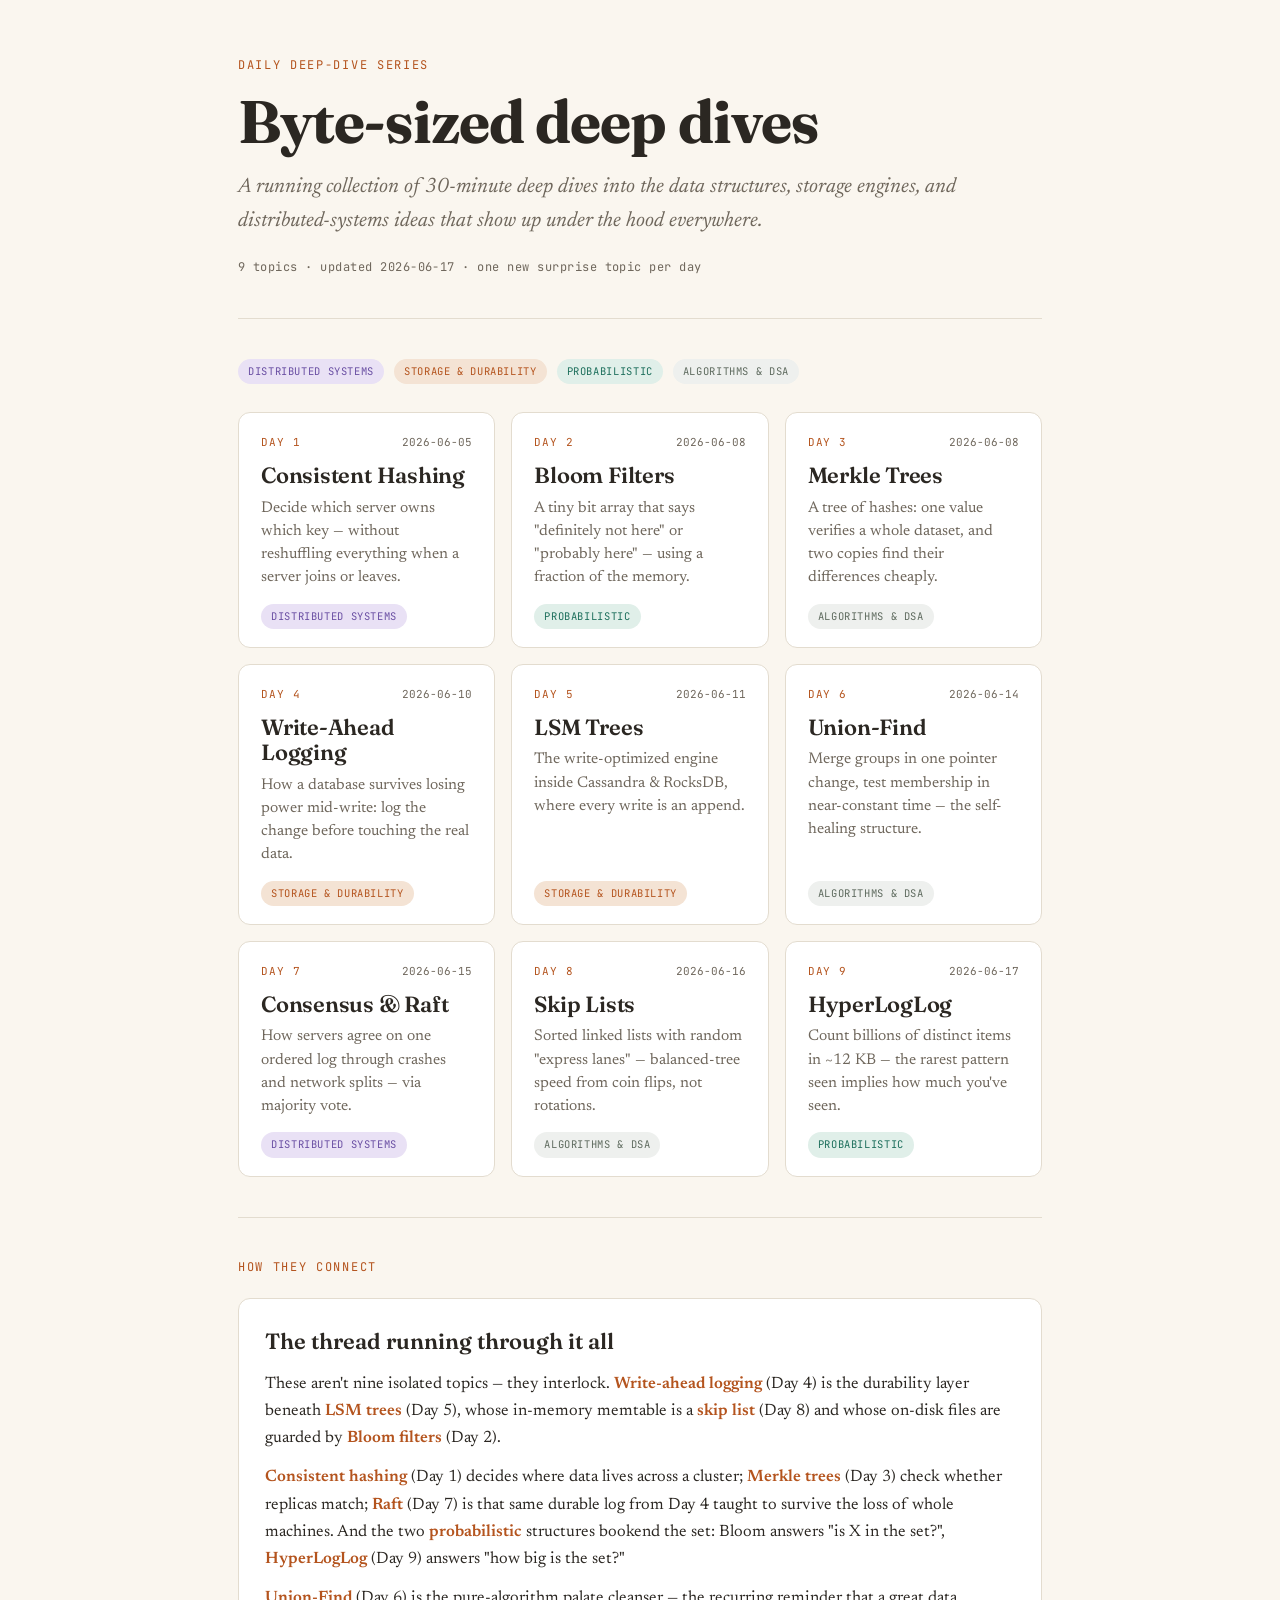
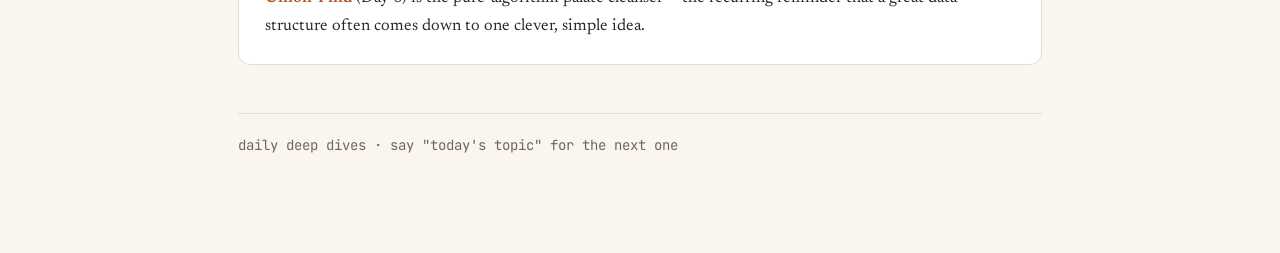
==== index.html @ 4c7d3215 "Add files via upload Added inital 9 topics." ====
<!DOCTYPE html>
<html lang="en">
<head>
<meta charset="UTF-8">
<meta name="viewport" content="width=device-width, initial-scale=1.0">
<title>Daily Deep Dives · Index</title>
<link rel="preconnect" href="https://fonts.googleapis.com">
<link href="https://fonts.googleapis.com/css2?family=Fraunces:opsz,wght@9..144,400;9..144,600;9..144,700&family=Newsreader:ital,opsz,wght@0,6..72,400;0,6..72,500;1,6..72,400&family=JetBrains+Mono:wght@400;500&display=swap" rel="stylesheet">
<style>
  :root {
    --paper: #faf6ef;
    --ink: #2b2722;
    --muted: #6f675c;
    --line: #e3dccf;
    --accent: #b4541e;
    --accent-soft: #f4e3d4;
    --teal: #1d6f5c;
    --teal-soft: #e0efe9;
    --card: #ffffff;
    --purple: #6a4fa3;
    --purple-soft: #e9e1f5;
  }
  * { margin: 0; padding: 0; box-sizing: border-box; }
  body {
    background: var(--paper);
    color: var(--ink);
    font-family: 'Newsreader', Georgia, serif;
    font-size: 18px;
    line-height: 1.65;
  }
  .page { max-width: 860px; margin: 0 auto; padding: 56px 28px 96px; }

  .kicker {
    font-family: 'JetBrains Mono', monospace;
    font-size: 12px;
    letter-spacing: 0.14em;
    text-transform: uppercase;
    color: var(--accent);
    margin-bottom: 14px;
  }
  h1 {
    font-family: 'Fraunces', serif;
    font-size: clamp(38px, 7vw, 60px);
    font-weight: 700;
    line-height: 1.05;
    letter-spacing: -0.015em;
    margin-bottom: 18px;
  }
  .lede { font-size: 21px; color: var(--muted); font-style: italic; max-width: 60ch; margin-bottom: 8px; }

  .meta-row {
    font-family: 'JetBrains Mono', monospace;
    font-size: 12px;
    color: var(--muted);
    letter-spacing: 0.04em;
    margin-top: 18px;
  }

  .divider { border: none; border-top: 1px solid var(--line); margin: 40px 0; }

  .section-label {
    font-family: 'JetBrains Mono', monospace;
    font-size: 12px;
    letter-spacing: 0.14em;
    text-transform: uppercase;
    color: var(--accent);
    margin: 8px 0 20px;
  }

  .grid {
    display: grid;
    grid-template-columns: repeat(auto-fill, minmax(240px, 1fr));
    gap: 16px;
  }

  a.card {
    display: flex;
    flex-direction: column;
    background: var(--card);
    border: 1px solid var(--line);
    border-radius: 12px;
    padding: 20px 22px 18px;
    text-decoration: none;
    color: inherit;
    transition: transform 0.12s ease, box-shadow 0.12s ease, border-color 0.12s ease;
  }
  a.card:hover {
    transform: translateY(-3px);
    box-shadow: 0 8px 22px rgba(43,39,34,0.10);
    border-color: #d6ccba;
  }

  .card .top {
    display: flex;
    justify-content: space-between;
    align-items: baseline;
    margin-bottom: 12px;
  }
  .card .day {
    font-family: 'JetBrains Mono', monospace;
    font-size: 11px;
    letter-spacing: 0.08em;
    text-transform: uppercase;
    color: var(--accent);
  }
  .card .date {
    font-family: 'JetBrains Mono', monospace;
    font-size: 11px;
    color: var(--muted);
  }
  .card h3 {
    font-family: 'Fraunces', serif;
    font-size: 22px;
    font-weight: 600;
    line-height: 1.15;
    margin-bottom: 8px;
    letter-spacing: -0.01em;
  }
  .card p {
    font-size: 15.5px;
    color: var(--muted);
    line-height: 1.5;
    flex-grow: 1;
    margin-bottom: 14px;
  }
  .tag {
    align-self: flex-start;
    font-family: 'JetBrains Mono', monospace;
    font-size: 10.5px;
    letter-spacing: 0.06em;
    text-transform: uppercase;
    padding: 4px 10px;
    border-radius: 20px;
  }
  .t-distributed { background: var(--purple-soft); color: var(--purple); }
  .t-storage     { background: var(--accent-soft); color: var(--accent); }
  .t-probabilistic { background: var(--teal-soft); color: var(--teal); }
  .t-algorithms  { background: #eef0ee; color: #5f6b5f; }

  .thread {
    background: var(--card);
    border: 1px solid var(--line);
    border-radius: 12px;
    padding: 24px 26px;
    margin-top: 12px;
  }
  .thread h2 {
    font-family: 'Fraunces', serif;
    font-size: 22px;
    font-weight: 600;
    margin-bottom: 12px;
  }
  .thread p { font-size: 16.5px; margin-bottom: 12px; }
  .thread p:last-child { margin-bottom: 0; }
  .thread strong { color: var(--accent); font-weight: 600; }

  .legend {
    display: flex;
    flex-wrap: wrap;
    gap: 10px;
    margin: 4px 0 28px;
  }
  .legend .tag { align-self: auto; }

  .footer-note {
    margin-top: 48px;
    padding-top: 20px;
    border-top: 1px solid var(--line);
    font-size: 14px;
    color: var(--muted);
    font-family: 'JetBrains Mono', monospace;
  }
</style>
</head>
<body>
<div class="page">

  <div class="kicker">Daily deep-dive series</div>
  <h1>Byte-sized deep dives</h1>
  <p class="lede">A running collection of 30-minute deep dives into the data structures, storage engines, and distributed-systems ideas that show up under the hood everywhere.</p>
  <div class="meta-row">9 topics · updated 2026-06-17 · one new surprise topic per day</div>

  <hr class="divider">

  <div class="legend">
    <span class="tag t-distributed">Distributed systems</span>
    <span class="tag t-storage">Storage &amp; durability</span>
    <span class="tag t-probabilistic">Probabilistic</span>
    <span class="tag t-algorithms">Algorithms &amp; DSA</span>
  </div>

  <div class="grid">

    <a class="card" href="2026-06-05-consistent-hashing.html">
      <div class="top"><span class="day">Day 1</span><span class="date">2026-06-05</span></div>
      <h3>Consistent Hashing</h3>
      <p>Decide which server owns which key — without reshuffling everything when a server joins or leaves.</p>
      <span class="tag t-distributed">Distributed systems</span>
    </a>

    <a class="card" href="2026-06-08-bloom-filters.html">
      <div class="top"><span class="day">Day 2</span><span class="date">2026-06-08</span></div>
      <h3>Bloom Filters</h3>
      <p>A tiny bit array that says "definitely not here" or "probably here" — using a fraction of the memory.</p>
      <span class="tag t-probabilistic">Probabilistic</span>
    </a>

    <a class="card" href="2026-06-08-merkle-trees.html">
      <div class="top"><span class="day">Day 3</span><span class="date">2026-06-08</span></div>
      <h3>Merkle Trees</h3>
      <p>A tree of hashes: one value verifies a whole dataset, and two copies find their differences cheaply.</p>
      <span class="tag t-algorithms">Algorithms &amp; DSA</span>
    </a>

    <a class="card" href="2026-06-10-write-ahead-logging.html">
      <div class="top"><span class="day">Day 4</span><span class="date">2026-06-10</span></div>
      <h3>Write-Ahead Logging</h3>
      <p>How a database survives losing power mid-write: log the change before touching the real data.</p>
      <span class="tag t-storage">Storage &amp; durability</span>
    </a>

    <a class="card" href="2026-06-11-lsm-trees.html">
      <div class="top"><span class="day">Day 5</span><span class="date">2026-06-11</span></div>
      <h3>LSM Trees</h3>
      <p>The write-optimized engine inside Cassandra &amp; RocksDB, where every write is an append.</p>
      <span class="tag t-storage">Storage &amp; durability</span>
    </a>

    <a class="card" href="2026-06-14-union-find.html">
      <div class="top"><span class="day">Day 6</span><span class="date">2026-06-14</span></div>
      <h3>Union-Find</h3>
      <p>Merge groups in one pointer change, test membership in near-constant time — the self-healing structure.</p>
      <span class="tag t-algorithms">Algorithms &amp; DSA</span>
    </a>

    <a class="card" href="2026-06-15-raft-consensus.html">
      <div class="top"><span class="day">Day 7</span><span class="date">2026-06-15</span></div>
      <h3>Consensus &amp; Raft</h3>
      <p>How servers agree on one ordered log through crashes and network splits — via majority vote.</p>
      <span class="tag t-distributed">Distributed systems</span>
    </a>

    <a class="card" href="2026-06-16-skip-lists.html">
      <div class="top"><span class="day">Day 8</span><span class="date">2026-06-16</span></div>
      <h3>Skip Lists</h3>
      <p>Sorted linked lists with random "express lanes" — balanced-tree speed from coin flips, not rotations.</p>
      <span class="tag t-algorithms">Algorithms &amp; DSA</span>
    </a>

    <a class="card" href="2026-06-17-hyperloglog.html">
      <div class="top"><span class="day">Day 9</span><span class="date">2026-06-17</span></div>
      <h3>HyperLogLog</h3>
      <p>Count billions of distinct items in ~12 KB — the rarest pattern seen implies how much you've seen.</p>
      <span class="tag t-probabilistic">Probabilistic</span>
    </a>

  </div>

  <hr class="divider">

  <div class="section-label">How they connect</div>
  <div class="thread">
    <h2>The thread running through it all</h2>
    <p>These aren't nine isolated topics — they interlock. <strong>Write-ahead logging</strong> (Day 4) is the durability layer beneath <strong>LSM trees</strong> (Day 5), whose in-memory memtable is a <strong>skip list</strong> (Day 8) and whose on-disk files are guarded by <strong>Bloom filters</strong> (Day 2).</p>
    <p><strong>Consistent hashing</strong> (Day 1) decides where data lives across a cluster; <strong>Merkle trees</strong> (Day 3) check whether replicas match; <strong>Raft</strong> (Day 7) is that same durable log from Day 4 taught to survive the loss of whole machines. And the two <strong>probabilistic</strong> structures bookend the set: Bloom answers "is X in the set?", <strong>HyperLogLog</strong> (Day 9) answers "how big is the set?"</p>
    <p><strong>Union-Find</strong> (Day 6) is the pure-algorithm palate cleanser — the recurring reminder that a great data structure often comes down to one clever, simple idea.</p>
  </div>

  <div class="footer-note">daily deep dives · say "today's topic" for the next one</div>

</div>
</body>
</html>
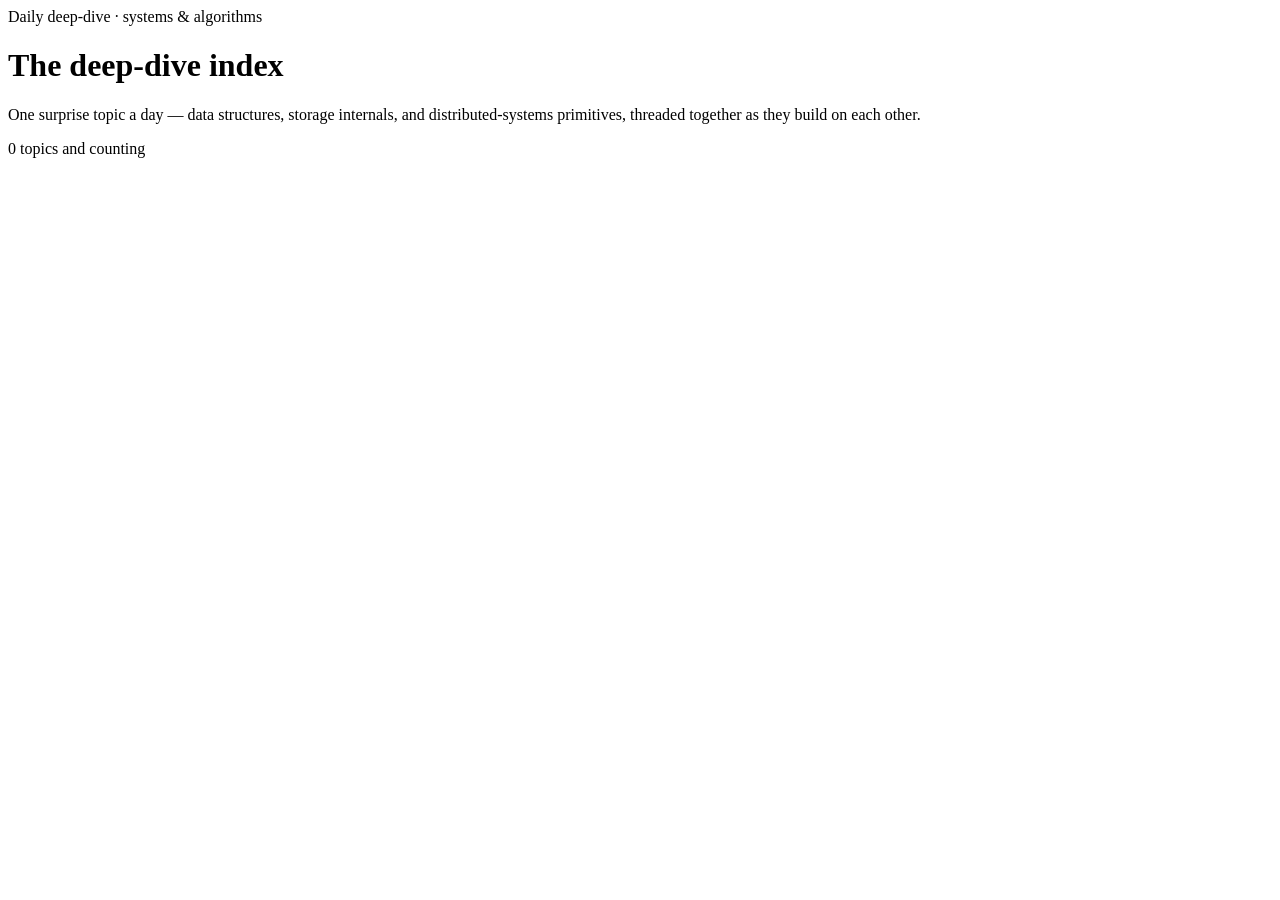
==== commit d34bf7d4: "Added nva files" ====
--- a/index.html
+++ b/index.html
@@ -3,271 +3,43 @@
 <head>
 <meta charset="UTF-8">
 <meta name="viewport" content="width=device-width, initial-scale=1.0">
-<title>Daily Deep Dives · Index</title>
+<title>Daily Deep-Dives · Index</title>
 <link rel="preconnect" href="https://fonts.googleapis.com">
 <link href="https://fonts.googleapis.com/css2?family=Fraunces:opsz,wght@9..144,400;9..144,600;9..144,700&family=Newsreader:ital,opsz,wght@0,6..72,400;0,6..72,500;1,6..72,400&family=JetBrains+Mono:wght@400;500&display=swap" rel="stylesheet">
-<style>
-  :root {
-    --paper: #faf6ef;
-    --ink: #2b2722;
-    --muted: #6f675c;
-    --line: #e3dccf;
-    --accent: #b4541e;
-    --accent-soft: #f4e3d4;
-    --teal: #1d6f5c;
-    --teal-soft: #e0efe9;
-    --card: #ffffff;
-    --purple: #6a4fa3;
-    --purple-soft: #e9e1f5;
-  }
-  * { margin: 0; padding: 0; box-sizing: border-box; }
-  body {
-    background: var(--paper);
-    color: var(--ink);
-    font-family: 'Newsreader', Georgia, serif;
-    font-size: 18px;
-    line-height: 1.65;
-  }
-  .page { max-width: 860px; margin: 0 auto; padding: 56px 28px 96px; }
-
-  .kicker {
-    font-family: 'JetBrains Mono', monospace;
-    font-size: 12px;
-    letter-spacing: 0.14em;
-    text-transform: uppercase;
-    color: var(--accent);
-    margin-bottom: 14px;
-  }
-  h1 {
-    font-family: 'Fraunces', serif;
-    font-size: clamp(38px, 7vw, 60px);
-    font-weight: 700;
-    line-height: 1.05;
-    letter-spacing: -0.015em;
-    margin-bottom: 18px;
-  }
-  .lede { font-size: 21px; color: var(--muted); font-style: italic; max-width: 60ch; margin-bottom: 8px; }
-
-  .meta-row {
-    font-family: 'JetBrains Mono', monospace;
-    font-size: 12px;
-    color: var(--muted);
-    letter-spacing: 0.04em;
-    margin-top: 18px;
-  }
-
-  .divider { border: none; border-top: 1px solid var(--line); margin: 40px 0; }
-
-  .section-label {
-    font-family: 'JetBrains Mono', monospace;
-    font-size: 12px;
-    letter-spacing: 0.14em;
-    text-transform: uppercase;
-    color: var(--accent);
-    margin: 8px 0 20px;
-  }
-
-  .grid {
-    display: grid;
-    grid-template-columns: repeat(auto-fill, minmax(240px, 1fr));
-    gap: 16px;
-  }
-
-  a.card {
-    display: flex;
-    flex-direction: column;
-    background: var(--card);
-    border: 1px solid var(--line);
-    border-radius: 12px;
-    padding: 20px 22px 18px;
-    text-decoration: none;
-    color: inherit;
-    transition: transform 0.12s ease, box-shadow 0.12s ease, border-color 0.12s ease;
-  }
-  a.card:hover {
-    transform: translateY(-3px);
-    box-shadow: 0 8px 22px rgba(43,39,34,0.10);
-    border-color: #d6ccba;
-  }
-
-  .card .top {
-    display: flex;
-    justify-content: space-between;
-    align-items: baseline;
-    margin-bottom: 12px;
-  }
-  .card .day {
-    font-family: 'JetBrains Mono', monospace;
-    font-size: 11px;
-    letter-spacing: 0.08em;
-    text-transform: uppercase;
-    color: var(--accent);
-  }
-  .card .date {
-    font-family: 'JetBrains Mono', monospace;
-    font-size: 11px;
-    color: var(--muted);
-  }
-  .card h3 {
-    font-family: 'Fraunces', serif;
-    font-size: 22px;
-    font-weight: 600;
-    line-height: 1.15;
-    margin-bottom: 8px;
-    letter-spacing: -0.01em;
-  }
-  .card p {
-    font-size: 15.5px;
-    color: var(--muted);
-    line-height: 1.5;
-    flex-grow: 1;
-    margin-bottom: 14px;
-  }
-  .tag {
-    align-self: flex-start;
-    font-family: 'JetBrains Mono', monospace;
-    font-size: 10.5px;
-    letter-spacing: 0.06em;
-    text-transform: uppercase;
-    padding: 4px 10px;
-    border-radius: 20px;
-  }
-  .t-distributed { background: var(--purple-soft); color: var(--purple); }
-  .t-storage     { background: var(--accent-soft); color: var(--accent); }
-  .t-probabilistic { background: var(--teal-soft); color: var(--teal); }
-  .t-algorithms  { background: #eef0ee; color: #5f6b5f; }
-
-  .thread {
-    background: var(--card);
-    border: 1px solid var(--line);
-    border-radius: 12px;
-    padding: 24px 26px;
-    margin-top: 12px;
-  }
-  .thread h2 {
-    font-family: 'Fraunces', serif;
-    font-size: 22px;
-    font-weight: 600;
-    margin-bottom: 12px;
-  }
-  .thread p { font-size: 16.5px; margin-bottom: 12px; }
-  .thread p:last-child { margin-bottom: 0; }
-  .thread strong { color: var(--accent); font-weight: 600; }
-
-  .legend {
-    display: flex;
-    flex-wrap: wrap;
-    gap: 10px;
-    margin: 4px 0 28px;
-  }
-  .legend .tag { align-self: auto; }
-
-  .footer-note {
-    margin-top: 48px;
-    padding-top: 20px;
-    border-top: 1px solid var(--line);
-    font-size: 14px;
-    color: var(--muted);
-    font-family: 'JetBrains Mono', monospace;
-  }
-</style>
+<link rel="stylesheet" href="assets/nav.css">
+  <link rel="stylesheet" href="assets/base.css">
 </head>
 <body>
-<div class="page">
+  <main class="hub">
+    <div class="hub__kicker">Daily deep-dive · systems &amp; algorithms</div>
+    <h1>The deep-dive index</h1>
+    <p class="hub__lede">One surprise topic a day — data structures, storage internals, and distributed-systems primitives, threaded together as they build on each other.</p>
 
-  <div class="kicker">Daily deep-dive series</div>
-  <h1>Byte-sized deep dives</h1>
-  <p class="lede">A running collection of 30-minute deep dives into the data structures, storage engines, and distributed-systems ideas that show up under the hood everywhere.</p>
-  <div class="meta-row">9 topics · updated 2026-06-17 · one new surprise topic per day</div>
+    <div class="hub__list" id="hub-list"></div>
 
-  <hr class="divider">
+    <div class="hub__foot" id="hub-foot"></div>
+  </main>
 
-  <div class="legend">
-    <span class="tag t-distributed">Distributed systems</span>
-    <span class="tag t-storage">Storage &amp; durability</span>
-    <span class="tag t-probabilistic">Probabilistic</span>
-    <span class="tag t-algorithms">Algorithms &amp; DSA</span>
-  </div>
-
-  <div class="grid">
-
-    <a class="card" href="2026-06-05-consistent-hashing.html">
-      <div class="top"><span class="day">Day 1</span><span class="date">2026-06-05</span></div>
-      <h3>Consistent Hashing</h3>
-      <p>Decide which server owns which key — without reshuffling everything when a server joins or leaves.</p>
-      <span class="tag t-distributed">Distributed systems</span>
-    </a>
-
-    <a class="card" href="2026-06-08-bloom-filters.html">
-      <div class="top"><span class="day">Day 2</span><span class="date">2026-06-08</span></div>
-      <h3>Bloom Filters</h3>
-      <p>A tiny bit array that says "definitely not here" or "probably here" — using a fraction of the memory.</p>
-      <span class="tag t-probabilistic">Probabilistic</span>
-    </a>
-
-    <a class="card" href="2026-06-08-merkle-trees.html">
-      <div class="top"><span class="day">Day 3</span><span class="date">2026-06-08</span></div>
-      <h3>Merkle Trees</h3>
-      <p>A tree of hashes: one value verifies a whole dataset, and two copies find their differences cheaply.</p>
-      <span class="tag t-algorithms">Algorithms &amp; DSA</span>
-    </a>
-
-    <a class="card" href="2026-06-10-write-ahead-logging.html">
-      <div class="top"><span class="day">Day 4</span><span class="date">2026-06-10</span></div>
-      <h3>Write-Ahead Logging</h3>
-      <p>How a database survives losing power mid-write: log the change before touching the real data.</p>
-      <span class="tag t-storage">Storage &amp; durability</span>
-    </a>
-
-    <a class="card" href="2026-06-11-lsm-trees.html">
-      <div class="top"><span class="day">Day 5</span><span class="date">2026-06-11</span></div>
-      <h3>LSM Trees</h3>
-      <p>The write-optimized engine inside Cassandra &amp; RocksDB, where every write is an append.</p>
-      <span class="tag t-storage">Storage &amp; durability</span>
-    </a>
-
-    <a class="card" href="2026-06-14-union-find.html">
-      <div class="top"><span class="day">Day 6</span><span class="date">2026-06-14</span></div>
-      <h3>Union-Find</h3>
-      <p>Merge groups in one pointer change, test membership in near-constant time — the self-healing structure.</p>
-      <span class="tag t-algorithms">Algorithms &amp; DSA</span>
-    </a>
-
-    <a class="card" href="2026-06-15-raft-consensus.html">
-      <div class="top"><span class="day">Day 7</span><span class="date">2026-06-15</span></div>
-      <h3>Consensus &amp; Raft</h3>
-      <p>How servers agree on one ordered log through crashes and network splits — via majority vote.</p>
-      <span class="tag t-distributed">Distributed systems</span>
-    </a>
-
-    <a class="card" href="2026-06-16-skip-lists.html">
-      <div class="top"><span class="day">Day 8</span><span class="date">2026-06-16</span></div>
-      <h3>Skip Lists</h3>
-      <p>Sorted linked lists with random "express lanes" — balanced-tree speed from coin flips, not rotations.</p>
-      <span class="tag t-algorithms">Algorithms &amp; DSA</span>
-    </a>
-
-    <a class="card" href="2026-06-17-hyperloglog.html">
-      <div class="top"><span class="day">Day 9</span><span class="date">2026-06-17</span></div>
-      <h3>HyperLogLog</h3>
-      <p>Count billions of distinct items in ~12 KB — the rarest pattern seen implies how much you've seen.</p>
-      <span class="tag t-probabilistic">Probabilistic</span>
-    </a>
-
-  </div>
-
-  <hr class="divider">
-
-  <div class="section-label">How they connect</div>
-  <div class="thread">
-    <h2>The thread running through it all</h2>
-    <p>These aren't nine isolated topics — they interlock. <strong>Write-ahead logging</strong> (Day 4) is the durability layer beneath <strong>LSM trees</strong> (Day 5), whose in-memory memtable is a <strong>skip list</strong> (Day 8) and whose on-disk files are guarded by <strong>Bloom filters</strong> (Day 2).</p>
-    <p><strong>Consistent hashing</strong> (Day 1) decides where data lives across a cluster; <strong>Merkle trees</strong> (Day 3) check whether replicas match; <strong>Raft</strong> (Day 7) is that same durable log from Day 4 taught to survive the loss of whole machines. And the two <strong>probabilistic</strong> structures bookend the set: Bloom answers "is X in the set?", <strong>HyperLogLog</strong> (Day 9) answers "how big is the set?"</p>
-    <p><strong>Union-Find</strong> (Day 6) is the pure-algorithm palate cleanser — the recurring reminder that a great data structure often comes down to one clever, simple idea.</p>
-  </div>
-
-  <div class="footer-note">daily deep dives · say "today's topic" for the next one</div>
-
-</div>
+  <script src="assets/topics.js"></script>
+  <script>
+    (function () {
+      var topics = (window.TOPICS || []).slice().sort(function (a, b) {
+        return a.day - b.day;
+      });
+      var esc = function (s) {
+        return String(s).replace(/[&<>"]/g, function (c) {
+          return { "&": "&amp;", "<": "&lt;", ">": "&gt;", '"': "&quot;" }[c];
+        });
+      };
+      document.getElementById("hub-list").innerHTML = topics.map(function (t) {
+        return '<a class="hub__item" href="' + esc(t.slug) + '.html">' +
+                 '<span class="hub__day">Day ' + t.day + '</span>' +
+                 '<span class="hub__title">' + esc(t.title) + '</span>' +
+               '</a>';
+      }).join("");
+      document.getElementById("hub-foot").textContent =
+        topics.length + " topics and counting";
+    })();
+  </script>
 </body>
 </html>
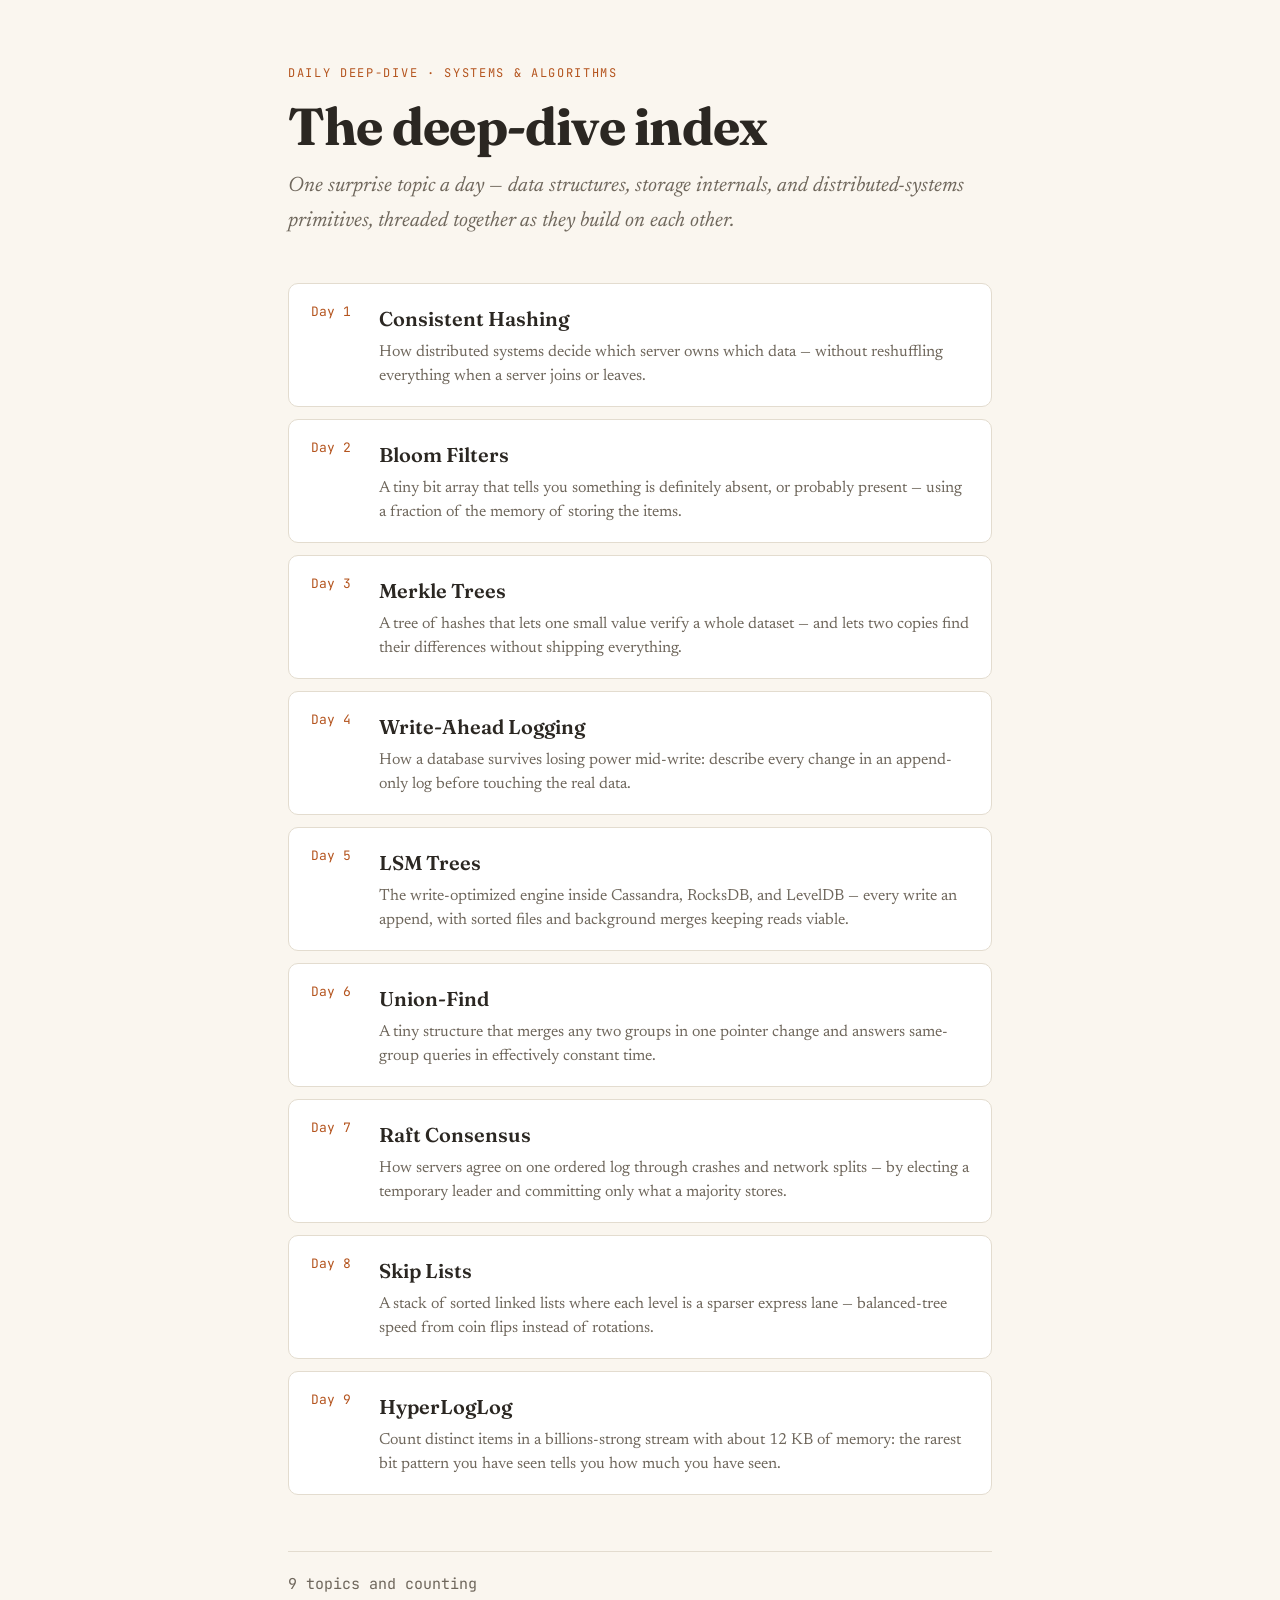
==== commit 9bdf9b4a: "Added tags" ====
--- a/index.html
+++ b/index.html
@@ -3,7 +3,23 @@
 <head>
 <meta charset="UTF-8">
 <meta name="viewport" content="width=device-width, initial-scale=1.0">
-<title>Daily Deep-Dives · Index</title>
+<!-- meta:start (generated by tools/sync-meta.js — edit assets/topics.js) -->
+<meta name="description" content="One surprise topic a day — data structures, storage internals, and distributed-systems primitives.">
+<link rel="canonical" href="https://eplisoncygni.github.io/byte-size-system-design/">
+<link rel="icon" type="image/svg+xml" href="assets/favicon.svg">
+<meta name="theme-color" content="#faf6ef">
+<meta property="og:type" content="website">
+<meta property="og:site_name" content="Byte-Size System Design">
+<meta property="og:title" content="Byte-Size System Design">
+<meta property="og:description" content="One surprise topic a day — data structures, storage internals, and distributed-systems primitives.">
+<meta property="og:url" content="https://eplisoncygni.github.io/byte-size-system-design/">
+<meta property="og:image" content="https://eplisoncygni.github.io/byte-size-system-design/assets/og/index.png">
+<meta property="og:image:width" content="1200">
+<meta property="og:image:height" content="630">
+<meta property="og:image:alt" content="Byte-Size System Design">
+<meta name="twitter:card" content="summary_large_image">
+<!-- meta:end -->
+<title>Byte-Size System Design</title>
 <link rel="preconnect" href="https://fonts.googleapis.com">
 <link href="https://fonts.googleapis.com/css2?family=Fraunces:opsz,wght@9..144,400;9..144,600;9..144,700&family=Newsreader:ital,opsz,wght@0,6..72,400;0,6..72,500;1,6..72,400&family=JetBrains+Mono:wght@400;500&display=swap" rel="stylesheet">
 <link rel="stylesheet" href="assets/nav.css">
@@ -34,7 +50,10 @@
       document.getElementById("hub-list").innerHTML = topics.map(function (t) {
         return '<a class="hub__item" href="' + esc(t.slug) + '.html">' +
                  '<span class="hub__day">Day ' + t.day + '</span>' +
-                 '<span class="hub__title">' + esc(t.title) + '</span>' +
+                 '<span class="hub__text">' +
+                   '<span class="hub__title">' + esc(t.title) + '</span>' +
+                   (t.blurb ? '<span class="hub__blurb">' + esc(t.blurb) + '</span>' : '') +
+                 '</span>' +
                '</a>';
       }).join("");
       document.getElementById("hub-foot").textContent =
--- a/assets/nav.css
+++ b/assets/nav.css
@@ -0,0 +1,124 @@
+/* ── Shared navigation, matched to the deep-dive doc palette ──
+   Loaded by every page. Edit here to restyle nav across the whole site. */
+
+:root {
+  --nav-paper: #faf6ef;
+  --nav-ink: #2b2722;
+  --nav-muted: #6f675c;
+  --nav-line: #e3dccf;
+  --nav-accent: #b4541e;
+  --nav-accent-soft: #f4e3d4;
+}
+
+/* Top strip on each doc — sits above the .page content */
+.site-nav {
+  position: sticky;
+  top: 0;
+  z-index: 50;
+  background: rgba(250, 246, 239, 0.86);
+  backdrop-filter: saturate(1.2) blur(8px);
+  -webkit-backdrop-filter: saturate(1.2) blur(8px);
+  border-bottom: 1px solid var(--nav-line);
+}
+.site-nav__inner {
+  max-width: 760px;
+  margin: 0 auto;
+  padding: 12px 28px;
+  display: flex;
+  align-items: center;
+  gap: 16px;
+  font-family: 'JetBrains Mono', monospace;
+  font-size: 12px;
+  letter-spacing: 0.04em;
+}
+.site-nav a {
+  color: var(--nav-accent);
+  text-decoration: none;
+  white-space: nowrap;
+  border-radius: 6px;
+  padding: 5px 9px;
+  transition: background 0.15s ease, color 0.15s ease;
+}
+.site-nav a:hover { background: var(--nav-accent-soft); }
+.site-nav a:focus-visible {
+  outline: 2px solid var(--nav-accent);
+  outline-offset: 2px;
+}
+.site-nav__home { font-weight: 500; }
+.site-nav__here {
+  color: var(--nav-muted);
+  overflow: hidden;
+  text-overflow: ellipsis;
+  white-space: nowrap;
+  flex: 1 1 auto;
+  min-width: 0;
+}
+.site-nav__here b { color: var(--nav-ink); font-weight: 500; }
+.site-nav__seq { display: flex; gap: 6px; flex: 0 0 auto; }
+.site-nav__seq a[aria-disabled="true"] {
+  color: #c4bcae;
+  pointer-events: none;
+}
+
+@media (max-width: 560px) {
+  .site-nav__here { display: none; }        /* keep the strip clean on phones */
+  .site-nav__inner { padding: 10px 20px; }
+}
+
+/* ── Index / hub page ── */
+.hub { max-width: 760px; margin: 0 auto; padding: 64px 28px 96px; }
+.hub__kicker {
+  font-family: 'JetBrains Mono', monospace;
+  font-size: 12px; letter-spacing: 0.14em; text-transform: uppercase;
+  color: var(--nav-accent); margin-bottom: 14px;
+}
+.hub h1 {
+  font-family: 'Fraunces', serif;
+  font-size: clamp(34px, 6vw, 52px); font-weight: 700;
+  line-height: 1.08; letter-spacing: -0.015em; margin-bottom: 16px;
+}
+.hub__lede {
+  font-family: 'Newsreader', Georgia, serif;
+  font-size: 21px; color: var(--nav-muted); font-style: italic;
+  max-width: 60ch; margin-bottom: 44px;
+}
+.hub__list { display: grid; gap: 12px; }
+.hub__item {
+  display: flex; align-items: flex-start; gap: 16px;
+  padding: 18px 22px;
+  background: #fff; border: 1px solid var(--nav-line); border-radius: 10px;
+  text-decoration: none; color: var(--nav-ink);
+  transition: border-color 0.15s ease, transform 0.15s ease, box-shadow 0.15s ease;
+}
+.hub__item:hover {
+  border-color: var(--nav-accent);
+  transform: translateY(-1px);
+  box-shadow: 0 6px 18px rgba(180, 84, 30, 0.08);
+}
+.hub__item:focus-visible { outline: 2px solid var(--nav-accent); outline-offset: 2px; }
+.hub__day {
+  font-family: 'JetBrains Mono', monospace; font-size: 13px;
+  color: var(--nav-accent); flex: 0 0 auto; width: 52px;
+  line-height: 1.6;              /* optically align with the title beside it */
+}
+.hub__text { display: flex; flex-direction: column; gap: 5px; min-width: 0; }
+.hub__title { font-family: 'Fraunces', serif; font-size: 20px; font-weight: 600; }
+.hub__blurb {
+  font-family: 'Newsreader', Georgia, serif;
+  font-size: 16px; line-height: 1.5;
+  color: var(--nav-muted);
+}
+
+@media (max-width: 560px) {
+  .hub__item { flex-direction: column; gap: 6px; }
+  .hub__day { line-height: 1.2; }
+}
+.hub__foot {
+  margin-top: 56px; padding-top: 20px; border-top: 1px solid var(--nav-line);
+  font-family: 'JetBrains Mono', monospace; font-size: 15px; color: var(--nav-muted);
+}
+
+@media (prefers-reduced-motion: reduce) {
+  .hub__item, .site-nav a { transition: none; }
+  .hub__item:hover { transform: none; }
+}
--- a/assets/base.css
+++ b/assets/base.css
@@ -0,0 +1,176 @@
+/* Shared base styles for every deep-dive doc.
+   Page-specific rules (diagrams, one-off cards) stay inline in each doc. */
+:root {
+    --paper: #faf6ef;
+    --ink: #2b2722;
+    --muted: #6f675c;
+    --line: #e3dccf;
+    --accent: #b4541e;
+    --accent-soft: #f4e3d4;
+    --teal: #1d6f5c;
+    --teal-soft: #e0efe9;
+    --card: #ffffff;
+  }
+  * { margin: 0; padding: 0; box-sizing: border-box; }
+  body {
+    background: var(--paper);
+    color: var(--ink);
+    font-family: 'Newsreader', Georgia, serif;
+    font-size: 18px;
+    line-height: 1.65;
+  }
+  .page { max-width: 760px; margin: 0 auto; padding: 56px 28px 96px; }
+
+  .kicker {
+    font-family: 'JetBrains Mono', monospace;
+    font-size: 12px;
+    letter-spacing: 0.14em;
+    text-transform: uppercase;
+    color: var(--accent);
+    margin-bottom: 14px;
+  }
+  h1 {
+    font-family: 'Fraunces', serif;
+    font-size: clamp(34px, 6vw, 52px);
+    font-weight: 700;
+    line-height: 1.08;
+    letter-spacing: -0.015em;
+    margin-bottom: 16px;
+  }
+  .lede { font-size: 21px; color: var(--muted); font-style: italic; max-width: 60ch; }
+
+  .divider { border: none; border-top: 1px solid var(--line); margin: 44px 0; }
+
+  h2 {
+    font-family: 'Fraunces', serif;
+    font-size: 26px;
+    font-weight: 600;
+    margin: 48px 0 14px;
+    letter-spacing: -0.01em;
+  }
+  h2 .num {
+    font-family: 'JetBrains Mono', monospace;
+    font-size: 13px;
+    color: var(--accent);
+    vertical-align: middle;
+    margin-right: 10px;
+  }
+  p { margin-bottom: 14px; max-width: 68ch; }
+  code {
+    font-family: 'JetBrains Mono', monospace;
+    font-size: 0.82em;
+    background: #f1ebdf;
+    padding: 1px 6px;
+    border-radius: 4px;
+  }
+
+  .analogy {
+    background: var(--teal-soft);
+    border-left: 3px solid var(--teal);
+    padding: 18px 22px;
+    margin: 20px 0 26px;
+    border-radius: 0 8px 8px 0;
+  }
+  .analogy strong { color: var(--teal); }
+
+  .term-grid { display: grid; grid-template-columns: 1fr; gap: 14px; margin: 20px 0; }
+  .term {
+    background: var(--card);
+    border: 1px solid var(--line);
+    border-radius: 10px;
+    padding: 18px 22px;
+  }
+  .term dt {
+    font-family: 'Fraunces', serif;
+    font-weight: 600;
+    font-size: 19px;
+    margin-bottom: 6px;
+  }
+  .term dt .pron {
+    font-family: 'JetBrains Mono', monospace;
+    font-weight: 400;
+    font-size: 12px;
+    color: var(--accent);
+    margin-left: 8px;
+  }
+  .term dd { color: var(--ink); }
+  .term dd .so-what {
+    display: block;
+    margin-top: 8px;
+    font-style: italic;
+    color: var(--muted);
+    font-size: 16px;
+  }
+
+  .steps { counter-reset: step; margin: 22px 0; }
+  .step {
+    display: flex;
+    gap: 18px;
+    padding: 16px 0;
+    border-bottom: 1px dashed var(--line);
+  }
+  .step:last-child { border-bottom: none; }
+  .step::before {
+    counter-increment: step;
+    content: counter(step);
+    font-family: 'Fraunces', serif;
+    font-weight: 700;
+    font-size: 22px;
+    color: var(--accent);
+    flex: 0 0 28px;
+    line-height: 1.4;
+  }
+  .step .body strong { font-weight: 600; }
+
+  figure { margin: 28px 0; text-align: center; }
+  /* Diagrams are authored at a fixed width but all carry a viewBox, so
+     letting them scale keeps every SVG inside the column on phones. */
+  figure svg { max-width: 100%; height: auto; }
+  figcaption {
+    font-size: 15px;
+    color: var(--muted);
+    font-style: italic;
+    margin-top: 10px;
+  }
+
+  table { width: 100%; border-collapse: collapse; margin: 18px 0; font-size: 16.5px; }
+  th {
+    font-family: 'JetBrains Mono', monospace;
+    font-size: 12px;
+    letter-spacing: 0.1em;
+    text-transform: uppercase;
+    text-align: left;
+    color: var(--muted);
+    padding: 10px 14px;
+    border-bottom: 2px solid var(--ink);
+  }
+  td { padding: 12px 14px; border-bottom: 1px solid var(--line); vertical-align: top; }
+  td:first-child { font-weight: 500; white-space: nowrap; }
+
+  .pitfall {
+    background: var(--accent-soft);
+    border-radius: 10px;
+    padding: 18px 22px;
+    margin: 14px 0;
+  }
+  .pitfall strong { color: var(--accent); }
+
+  .footer-note {
+    margin-top: 56px;
+    padding-top: 20px;
+    border-top: 1px solid var(--line);
+    font-size: 15px;
+    color: var(--muted);
+    font-family: 'JetBrains Mono', monospace;
+  }
+
+/* Shared flow-diagram styles (used by the WAL & LSM write-path SVGs).
+   Harmless on pages without those SVG elements. */
+.d-box   { fill: #ffffff; stroke: #9aa39a; }
+.d-log   { fill: #f6dca6; stroke: #b4541e; }
+.d-data  { fill: #e9e1f5; stroke: #6a4fa3; }
+.d-mem   { fill: #e0efe9; stroke: #1d6f5c; }
+.d-label { font-family: 'JetBrains Mono', monospace; font-size: 13px; fill: #2b2722; }
+.d-small { font-family: 'JetBrains Mono', monospace; font-size: 11px; fill: #6f675c; }
+.d-arrow { stroke: #b4541e; stroke-width: 2; fill: none; }
+.d-arrow-soft { stroke: #9aa39a; stroke-width: 1.5; fill: none; stroke-dasharray: 5 4; }
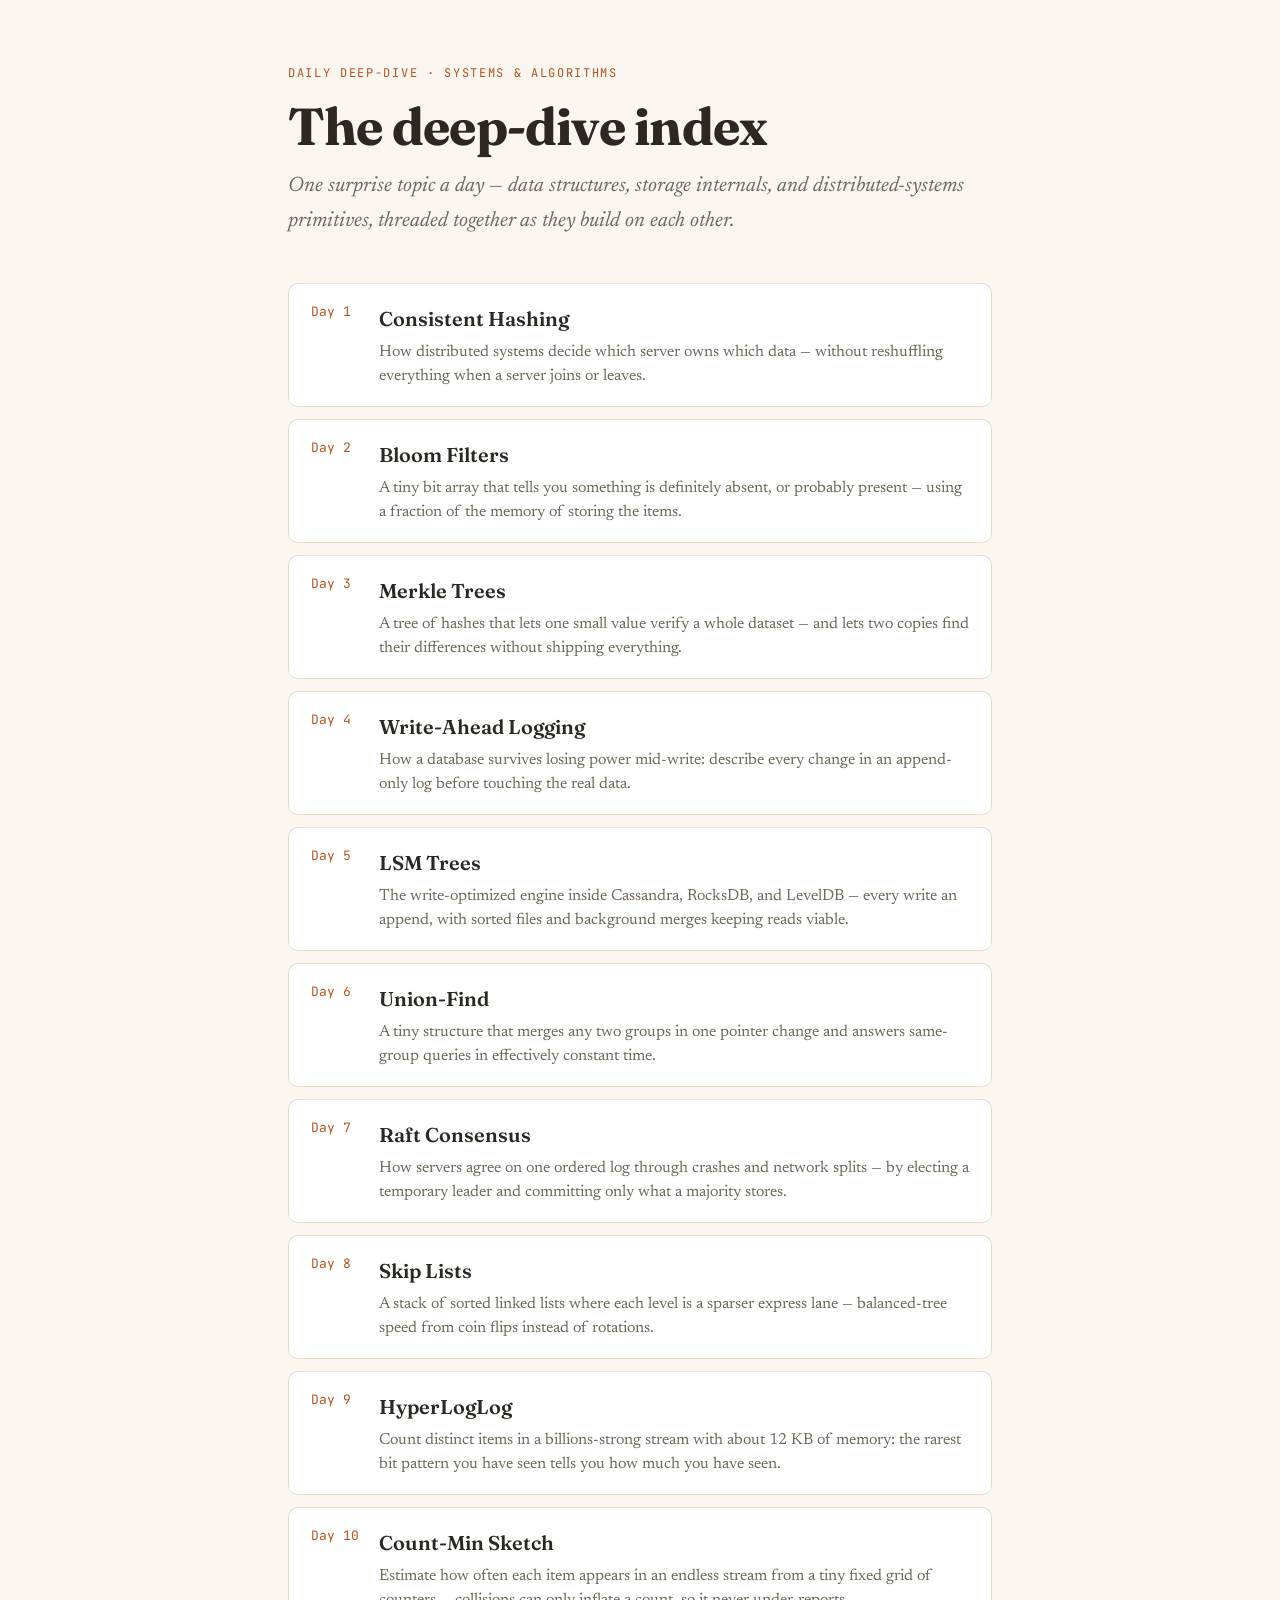
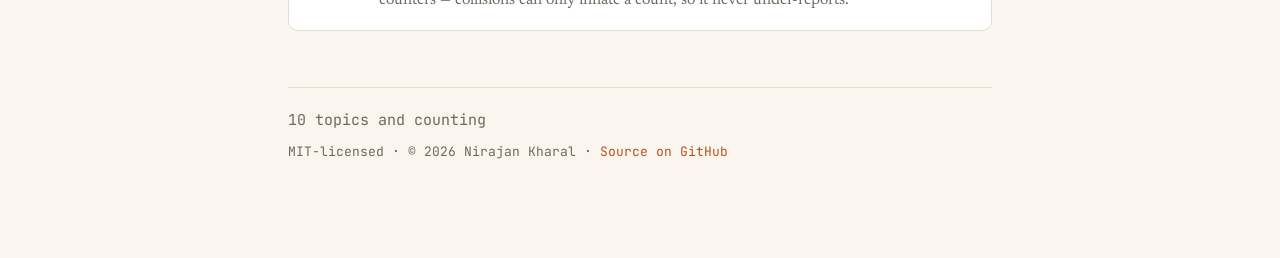
==== commit 392ba315: "Added day 10" ====
--- a/index.html
+++ b/index.html
@@ -21,9 +21,10 @@
 <!-- meta:end -->
 <title>Byte-Size System Design</title>
 <link rel="preconnect" href="https://fonts.googleapis.com">
+<link rel="preconnect" href="https://fonts.gstatic.com" crossorigin>
 <link href="https://fonts.googleapis.com/css2?family=Fraunces:opsz,wght@9..144,400;9..144,600;9..144,700&family=Newsreader:ital,opsz,wght@0,6..72,400;0,6..72,500;1,6..72,400&family=JetBrains+Mono:wght@400;500&display=swap" rel="stylesheet">
-<link rel="stylesheet" href="assets/nav.css">
   <link rel="stylesheet" href="assets/base.css">
+  <link rel="stylesheet" href="assets/nav.css">
 </head>
 <body>
   <main class="hub">
@@ -56,8 +57,17 @@
                  '</span>' +
                '</a>';
       }).join("");
-      document.getElementById("hub-foot").textContent =
-        topics.length + " topics and counting";
+      var site = window.SITE || {};
+      var foot = document.getElementById("hub-foot");
+      foot.innerHTML =
+        '<div>' + topics.length + ' topics and counting</div>' +
+        '<div class="hub__legal">' +
+          esc(site.license || "MIT") + '-licensed · © ' + esc(site.since || "") +
+          " " + esc(site.author || "") +
+          (site.repo
+            ? ' · <a href="' + esc(site.repo) + '">Source on GitHub</a>'
+            : "") +
+        '</div>';
     })();
   </script>
 </body>
--- a/assets/base.css
+++ b/assets/base.css
@@ -1,5 +1,7 @@
 /* Shared base styles for every deep-dive doc.
    Page-specific rules (diagrams, one-off cards) stay inline in each doc. */
+/* The one palette for the whole site. nav.css reads these too, so this
+   block is the only place a colour is defined. */
 :root {
     --paper: #faf6ef;
     --ink: #2b2722;
@@ -10,6 +12,11 @@
     --teal: #1d6f5c;
     --teal-soft: #e0efe9;
     --card: #ffffff;
+    --code-bg: #f1ebdf;
+    --disabled: #c4bcae;
+    /* translucent paper, for the sticky nav sitting over scrolling text */
+    --paper-veil: rgba(250, 246, 239, 0.86);
+    --accent-shadow: rgba(180, 84, 30, 0.08);
   }
   * { margin: 0; padding: 0; box-sizing: border-box; }
   body {
@@ -59,7 +66,7 @@
   code {
     font-family: 'JetBrains Mono', monospace;
     font-size: 0.82em;
-    background: #f1ebdf;
+    background: var(--code-bg);
     padding: 1px 6px;
     border-radius: 4px;
   }
--- a/assets/nav.css
+++ b/assets/nav.css
@@ -1,24 +1,20 @@
 /* ── Shared navigation, matched to the deep-dive doc palette ──
-   Loaded by every page. Edit here to restyle nav across the whole site. */
+   Loaded by every page. Edit here to restyle nav across the whole site.
 
-:root {
-  --nav-paper: #faf6ef;
-  --nav-ink: #2b2722;
-  --nav-muted: #6f675c;
-  --nav-line: #e3dccf;
-  --nav-accent: #b4541e;
-  --nav-accent-soft: #f4e3d4;
-}
+   Colours come from the :root tokens in base.css - this file defines
+   none of its own, so there is exactly one palette to change. Custom
+   properties resolve at computed-value time, so the load order of the
+   two stylesheets does not matter, but base.css must be present. */
 
 /* Top strip on each doc — sits above the .page content */
 .site-nav {
   position: sticky;
   top: 0;
   z-index: 50;
-  background: rgba(250, 246, 239, 0.86);
+  background: var(--paper-veil);
   backdrop-filter: saturate(1.2) blur(8px);
   -webkit-backdrop-filter: saturate(1.2) blur(8px);
-  border-bottom: 1px solid var(--nav-line);
+  border-bottom: 1px solid var(--line);
 }
 .site-nav__inner {
   max-width: 760px;
@@ -32,31 +28,31 @@
   letter-spacing: 0.04em;
 }
 .site-nav a {
-  color: var(--nav-accent);
+  color: var(--accent);
   text-decoration: none;
   white-space: nowrap;
   border-radius: 6px;
   padding: 5px 9px;
   transition: background 0.15s ease, color 0.15s ease;
 }
-.site-nav a:hover { background: var(--nav-accent-soft); }
+.site-nav a:hover { background: var(--accent-soft); }
 .site-nav a:focus-visible {
-  outline: 2px solid var(--nav-accent);
+  outline: 2px solid var(--accent);
   outline-offset: 2px;
 }
 .site-nav__home { font-weight: 500; }
 .site-nav__here {
-  color: var(--nav-muted);
+  color: var(--muted);
   overflow: hidden;
   text-overflow: ellipsis;
   white-space: nowrap;
   flex: 1 1 auto;
   min-width: 0;
 }
-.site-nav__here b { color: var(--nav-ink); font-weight: 500; }
+.site-nav__here b { color: var(--ink); font-weight: 500; }
 .site-nav__seq { display: flex; gap: 6px; flex: 0 0 auto; }
 .site-nav__seq a[aria-disabled="true"] {
-  color: #c4bcae;
+  color: var(--disabled);
   pointer-events: none;
 }
 
@@ -70,7 +66,7 @@
 .hub__kicker {
   font-family: 'JetBrains Mono', monospace;
   font-size: 12px; letter-spacing: 0.14em; text-transform: uppercase;
-  color: var(--nav-accent); margin-bottom: 14px;
+  color: var(--accent); margin-bottom: 14px;
 }
 .hub h1 {
   font-family: 'Fraunces', serif;
@@ -79,26 +75,26 @@
 }
 .hub__lede {
   font-family: 'Newsreader', Georgia, serif;
-  font-size: 21px; color: var(--nav-muted); font-style: italic;
+  font-size: 21px; color: var(--muted); font-style: italic;
   max-width: 60ch; margin-bottom: 44px;
 }
 .hub__list { display: grid; gap: 12px; }
 .hub__item {
   display: flex; align-items: flex-start; gap: 16px;
   padding: 18px 22px;
-  background: #fff; border: 1px solid var(--nav-line); border-radius: 10px;
-  text-decoration: none; color: var(--nav-ink);
+  background: var(--card); border: 1px solid var(--line); border-radius: 10px;
+  text-decoration: none; color: var(--ink);
   transition: border-color 0.15s ease, transform 0.15s ease, box-shadow 0.15s ease;
 }
 .hub__item:hover {
-  border-color: var(--nav-accent);
+  border-color: var(--accent);
   transform: translateY(-1px);
-  box-shadow: 0 6px 18px rgba(180, 84, 30, 0.08);
+  box-shadow: 0 6px 18px var(--accent-shadow);
 }
-.hub__item:focus-visible { outline: 2px solid var(--nav-accent); outline-offset: 2px; }
+.hub__item:focus-visible { outline: 2px solid var(--accent); outline-offset: 2px; }
 .hub__day {
   font-family: 'JetBrains Mono', monospace; font-size: 13px;
-  color: var(--nav-accent); flex: 0 0 auto; width: 52px;
+  color: var(--accent); flex: 0 0 auto; width: 52px;
   line-height: 1.6;              /* optically align with the title beside it */
 }
 .hub__text { display: flex; flex-direction: column; gap: 5px; min-width: 0; }
@@ -106,7 +102,7 @@
 .hub__blurb {
   font-family: 'Newsreader', Georgia, serif;
   font-size: 16px; line-height: 1.5;
-  color: var(--nav-muted);
+  color: var(--muted);
 }
 
 @media (max-width: 560px) {
@@ -114,9 +110,14 @@
   .hub__day { line-height: 1.2; }
 }
 .hub__foot {
-  margin-top: 56px; padding-top: 20px; border-top: 1px solid var(--nav-line);
-  font-family: 'JetBrains Mono', monospace; font-size: 15px; color: var(--nav-muted);
+  margin-top: 56px; padding-top: 20px; border-top: 1px solid var(--line);
+  font-family: 'JetBrains Mono', monospace; font-size: 15px; color: var(--muted);
+  display: flex; flex-direction: column; gap: 8px;
 }
+.hub__legal { font-size: 13px; }
+.hub__legal a { color: var(--accent); text-decoration: none; }
+.hub__legal a:hover { text-decoration: underline; }
+.hub__legal a:focus-visible { outline: 2px solid var(--accent); outline-offset: 2px; }
 
 @media (prefers-reduced-motion: reduce) {
   .hub__item, .site-nav a { transition: none; }
